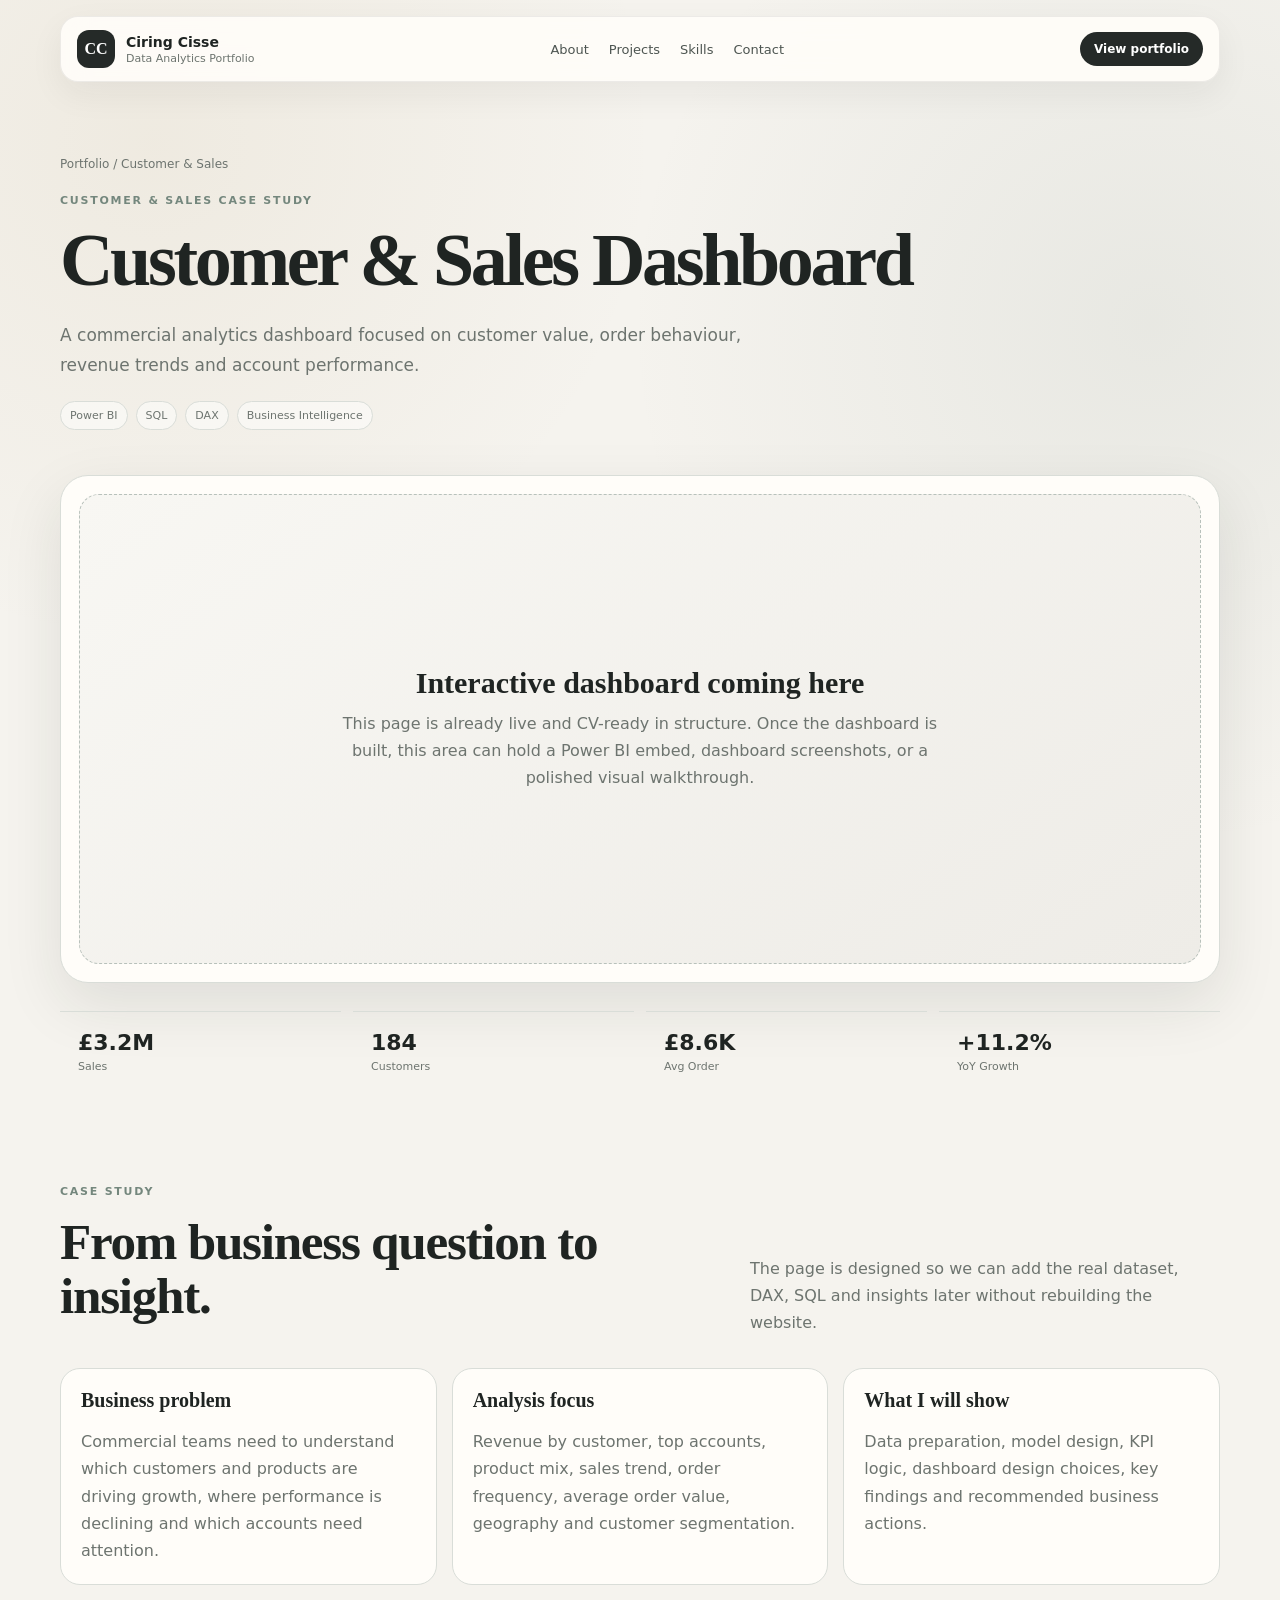
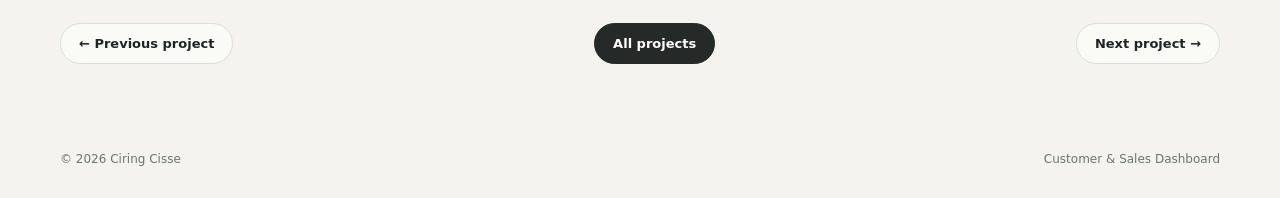
==== customers.html @ ef2ec5b0 "Add files via upload" ====
<!doctype html>
<html lang="en">
<head>
<meta charset="utf-8"><meta name="viewport" content="width=device-width,initial-scale=1">
<title>Customer & Sales Dashboard | Ciring Cisse</title>
<link rel="stylesheet" href="assets/styles.css">
</head>
<body>

<header class="site-header">
  <a class="brand" href="index.html">
    <span class="brand-mark">CC</span>
    <span class="brand-text"><strong>Ciring Cisse</strong><span>Data Analytics Portfolio</span></span>
  </a>
  <nav>
    <a href="index.html#about">About</a>
    <a href="index.html#projects">Projects</a>
    <a href="index.html#skills">Skills</a>
    <a href="index.html#contact">Contact</a>
  </nav>
  <a class="header-cta" href="index.html#projects">View portfolio</a>
</header>

<main>
<section class="case-hero wrap">
  <div class="breadcrumb"><a href="index.html">Portfolio</a> / Customer & Sales</div>
  <span class="eyebrow">Customer & Sales Case Study</span>
  <h1>Customer & Sales Dashboard</h1>
  <p class="lead">A commercial analytics dashboard focused on customer value, order behaviour, revenue trends and account performance.</p>
  <div class="case-meta"><span>Power BI</span><span>SQL</span><span>DAX</span><span>Business Intelligence</span></div>
</section>

<section class="wrap">
  <div class="dashboard-shell">
    <div class="dashboard-placeholder">
      <div>
        <strong>Interactive dashboard coming here</strong>
        <p>This page is already live and CV-ready in structure. Once the dashboard is built, this area can hold a Power BI embed, dashboard screenshots, or a polished visual walkthrough.</p>
      </div>
    </div>
  </div>
  <div class="metric-row"><div class="metric"><strong>£3.2M</strong><span>Sales</span></div><div class="metric"><strong>184</strong><span>Customers</span></div><div class="metric"><strong>£8.6K</strong><span>Avg Order</span></div><div class="metric"><strong>+11.2%</strong><span>YoY Growth</span></div></div>
</section>

<section class="section wrap">
  <div class="section-head">
    <div><span class="eyebrow">Case Study</span><h2>From business question to insight.</h2></div>
    <p>The page is designed so we can add the real dataset, DAX, SQL and insights later without rebuilding the website.</p>
  </div>
  <div class="case-grid">
    <article class="info-card">
      <h3>Business problem</h3>
      <p>Commercial teams need to understand which customers and products are driving growth, where performance is declining and which accounts need attention.</p>
    </article>
    <article class="info-card">
      <h3>Analysis focus</h3>
      <p>Revenue by customer, top accounts, product mix, sales trend, order frequency, average order value, geography and customer segmentation.</p>
    </article>
    <article class="info-card">
      <h3>What I will show</h3>
      <p>Data preparation, model design, KPI logic, dashboard design choices, key findings and recommended business actions.</p>
    </article>
  </div>
  <div class="nav-projects">
    <a class="btn secondary" href="finance.html">← Previous project</a>
    <a class="btn primary" href="index.html#projects">All projects</a>
    <a class="btn secondary" href="suppliers.html">Next project →</a>
  </div>
</section>
</main>
<footer><span>© <span data-year></span> Ciring Cisse</span><span>Customer & Sales Dashboard</span></footer>
<script src="assets/app.js"></script>
</body></html>
---- assets/styles.css ----
:root{
  --bg:#f5f3ee;
  --paper:#fffdf9;
  --ink:#1f2422;
  --muted:#6d746f;
  --line:#d9ddd8;
  --sage:#74877d;
  --sage-dark:#46564f;
  --gold:#b79d69;
  --stone:#e9e4dc;
  --charcoal:#252a28;
  --shadow:0 22px 60px rgba(31,36,34,.10);
}
*{box-sizing:border-box}
html{scroll-behavior:smooth}
body{
  margin:0;
  font-family:Inter,system-ui,-apple-system,BlinkMacSystemFont,"Segoe UI",sans-serif;
  background:
    radial-gradient(circle at 12% 8%, rgba(183,157,105,.10), transparent 25%),
    radial-gradient(circle at 90% 18%, rgba(116,135,125,.10), transparent 28%),
    var(--bg);
  color:var(--ink)
}
a{text-decoration:none;color:inherit}
.wrap{width:min(1160px,calc(100% - 38px));margin:0 auto}
.site-header{
  width:min(1160px,calc(100% - 38px));margin:16px auto 0;position:sticky;top:14px;z-index:20;
  display:flex;align-items:center;justify-content:space-between;gap:22px;
  padding:13px 16px;background:rgba(255,253,249,.9);backdrop-filter:blur(14px);
  border:1px solid rgba(31,36,34,.08);border-radius:18px;box-shadow:0 12px 34px rgba(31,36,34,.06)
}
.brand{display:flex;align-items:center;gap:11px}
.brand-mark{width:38px;height:38px;border-radius:12px;background:var(--charcoal);color:#fff;display:grid;place-items:center;font-family:Georgia,serif;font-weight:700}
.brand-text strong{display:block;font-size:14px}
.brand-text span{display:block;font-size:11px;color:var(--muted);margin-top:2px}
nav{display:flex;gap:20px;font-size:13px;color:#4d5551}
nav a:hover{color:var(--sage-dark)}
.header-cta{padding:10px 14px;border-radius:999px;background:var(--charcoal);color:white;font-size:12px;font-weight:700}
.hero{min-height:690px;display:grid;grid-template-columns:1.08fr .92fr;gap:65px;align-items:center;padding:80px 0 70px}
.eyebrow{display:inline-block;font-size:11px;font-weight:800;letter-spacing:.16em;text-transform:uppercase;color:var(--sage);margin-bottom:17px}
h1,h2,h3{margin-top:0}
h1{font-family:Georgia,"Times New Roman",serif;font-size:clamp(54px,7vw,86px);line-height:.99;letter-spacing:-.045em;margin-bottom:24px}
h1 em{font-style:italic;color:var(--sage-dark)}
h2{font-family:Georgia,"Times New Roman",serif;font-size:clamp(36px,4vw,58px);line-height:1.05;letter-spacing:-.025em;margin-bottom:14px}
h3{font-size:20px}
.lead,.body-copy,.project p,.detail-copy,.case-summary p{color:var(--muted);line-height:1.75}
.lead{font-size:17px;max-width:730px}
.button-row{display:flex;gap:11px;flex-wrap:wrap;margin-top:30px}
.btn{display:inline-flex;align-items:center;justify-content:center;padding:12px 18px;border-radius:999px;font-size:13px;font-weight:750;border:1px solid var(--line);transition:.2s}
.btn.primary{background:var(--charcoal);color:white;border-color:var(--charcoal)}
.btn.secondary{background:rgba(255,255,255,.58)}
.btn:hover{transform:translateY(-1px)}
.hero-stats{display:grid;grid-template-columns:repeat(3,1fr);gap:12px;margin-top:40px}
.hero-stats div{padding-top:14px;border-top:1px solid var(--line)}
.hero-stats strong{display:block;font-size:18px}
.hero-stats span{display:block;font-size:11px;color:var(--muted);margin-top:3px}
.preview{
  background:var(--paper);border:1px solid var(--line);border-radius:28px;padding:20px;box-shadow:var(--shadow)
}
.preview-top{display:flex;align-items:center;justify-content:space-between;margin-bottom:18px}
.status{font-size:11px;color:var(--sage-dark);padding:7px 9px;border-radius:999px;background:#eef2ef}
.kpi-grid{display:grid;grid-template-columns:repeat(3,1fr);gap:9px}
.kpi{background:#fbfaf7;border:1px solid var(--line);border-radius:15px;padding:14px}
.kpi span{font-size:10px;color:var(--muted)}
.kpi strong{display:block;font-size:19px;margin-top:5px}
.chart{height:210px;margin-top:17px;padding:18px;border:1px solid var(--line);border-radius:18px;background:linear-gradient(180deg,#fbfaf6,#efede7);display:flex;align-items:flex-end;gap:9px}
.chart span{flex:1;border-radius:7px 7px 2px 2px;background:linear-gradient(180deg,#9aa9a1,#596a62)}
.section{padding:88px 0}
.section-head{display:flex;justify-content:space-between;align-items:end;gap:28px;margin-bottom:32px}
.section-head p{max-width:470px;color:var(--muted);line-height:1.7;margin:0}
.about-grid{display:grid;grid-template-columns:.8fr 1.2fr;gap:70px;border-top:1px solid var(--line)}
.skills{display:flex;flex-wrap:wrap;gap:9px;margin-top:24px}
.skills span{padding:8px 11px;border:1px solid var(--line);background:rgba(255,255,255,.5);border-radius:999px;font-size:12px;color:#59625d}
.projects{display:grid;grid-template-columns:repeat(3,1fr);gap:16px}
.project{background:var(--paper);border:1px solid var(--line);border-radius:24px;padding:24px;min-height:350px;display:flex;flex-direction:column;transition:.25s}
.project:hover{transform:translateY(-4px);box-shadow:0 18px 44px rgba(31,36,34,.08)}
.project small{color:var(--gold);font-size:11px;font-weight:800;letter-spacing:.12em}
.project h3{font-family:Georgia,serif;font-size:29px;margin:20px 0 10px}
.tags{display:flex;flex-wrap:wrap;gap:7px;margin:12px 0 22px}
.tags span{font-size:10px;padding:6px 8px;border:1px solid var(--line);border-radius:999px;color:var(--muted)}
.project-link{margin-top:auto;font-size:13px;font-weight:800;color:var(--sage-dark)}
.contact{background:linear-gradient(145deg,#ece8e0,#e6ece8);border-radius:28px;padding:48px;display:flex;justify-content:space-between;gap:35px;align-items:end}
.contact p{color:var(--muted);max-width:620px;line-height:1.7}
footer{width:min(1160px,calc(100% - 38px));margin:0 auto;padding:0 0 32px;display:flex;justify-content:space-between;gap:20px;color:var(--muted);font-size:12px}

/* case study */
.case-hero{padding:75px 0 45px}
.case-hero h1{font-size:clamp(46px,6vw,74px);max-width:950px}
.breadcrumb{font-size:12px;color:var(--muted);margin-bottom:18px}
.case-meta{display:flex;flex-wrap:wrap;gap:8px;margin-top:20px}
.case-meta span{padding:7px 9px;border-radius:999px;border:1px solid var(--line);font-size:11px;color:var(--muted);background:rgba(255,255,255,.45)}
.dashboard-shell{background:var(--paper);border:1px solid var(--line);border-radius:28px;padding:18px;box-shadow:var(--shadow)}
.dashboard-placeholder{min-height:470px;border-radius:20px;border:1px dashed #b8c1bb;background:linear-gradient(145deg,#f8f7f3,#eeece7);display:grid;place-items:center;text-align:center;padding:30px}
.dashboard-placeholder strong{display:block;font-family:Georgia,serif;font-size:30px;margin-bottom:10px}
.dashboard-placeholder p{max-width:600px;color:var(--muted);line-height:1.7;margin:0 auto}
.case-grid{display:grid;grid-template-columns:repeat(3,1fr);gap:15px;margin-top:18px}
.info-card{background:var(--paper);border:1px solid var(--line);border-radius:20px;padding:20px}
.info-card h3{font-family:Georgia,serif;margin-bottom:9px}
.info-card p{color:var(--muted);line-height:1.7;margin-bottom:0}
.metric-row{display:grid;grid-template-columns:repeat(4,1fr);gap:12px;margin-top:28px}
.metric{padding:18px;border-top:1px solid var(--line)}
.metric strong{display:block;font-size:22px}
.metric span{font-size:11px;color:var(--muted)}
.nav-projects{display:flex;justify-content:space-between;gap:12px;margin-top:38px;flex-wrap:wrap}

@media(max-width:920px){
  nav{display:none}
  .hero{grid-template-columns:1fr}
  .about-grid{grid-template-columns:1fr;gap:20px}
  .projects,.case-grid{grid-template-columns:1fr 1fr}
  .section-head,.contact{align-items:flex-start;flex-direction:column}
  .metric-row{grid-template-columns:1fr 1fr}
}
@media(max-width:620px){
  .site-header{width:min(100% - 22px,1160px)}
  .header-cta{display:none}
  .wrap{width:min(100% - 28px,1160px)}
  .hero{padding-top:48px}
  h1{font-size:52px}
  .hero-stats,.kpi-grid,.projects,.case-grid,.metric-row{grid-template-columns:1fr}
  .section{padding:68px 0}
  .contact{padding:28px}
  footer{flex-direction:column}
}
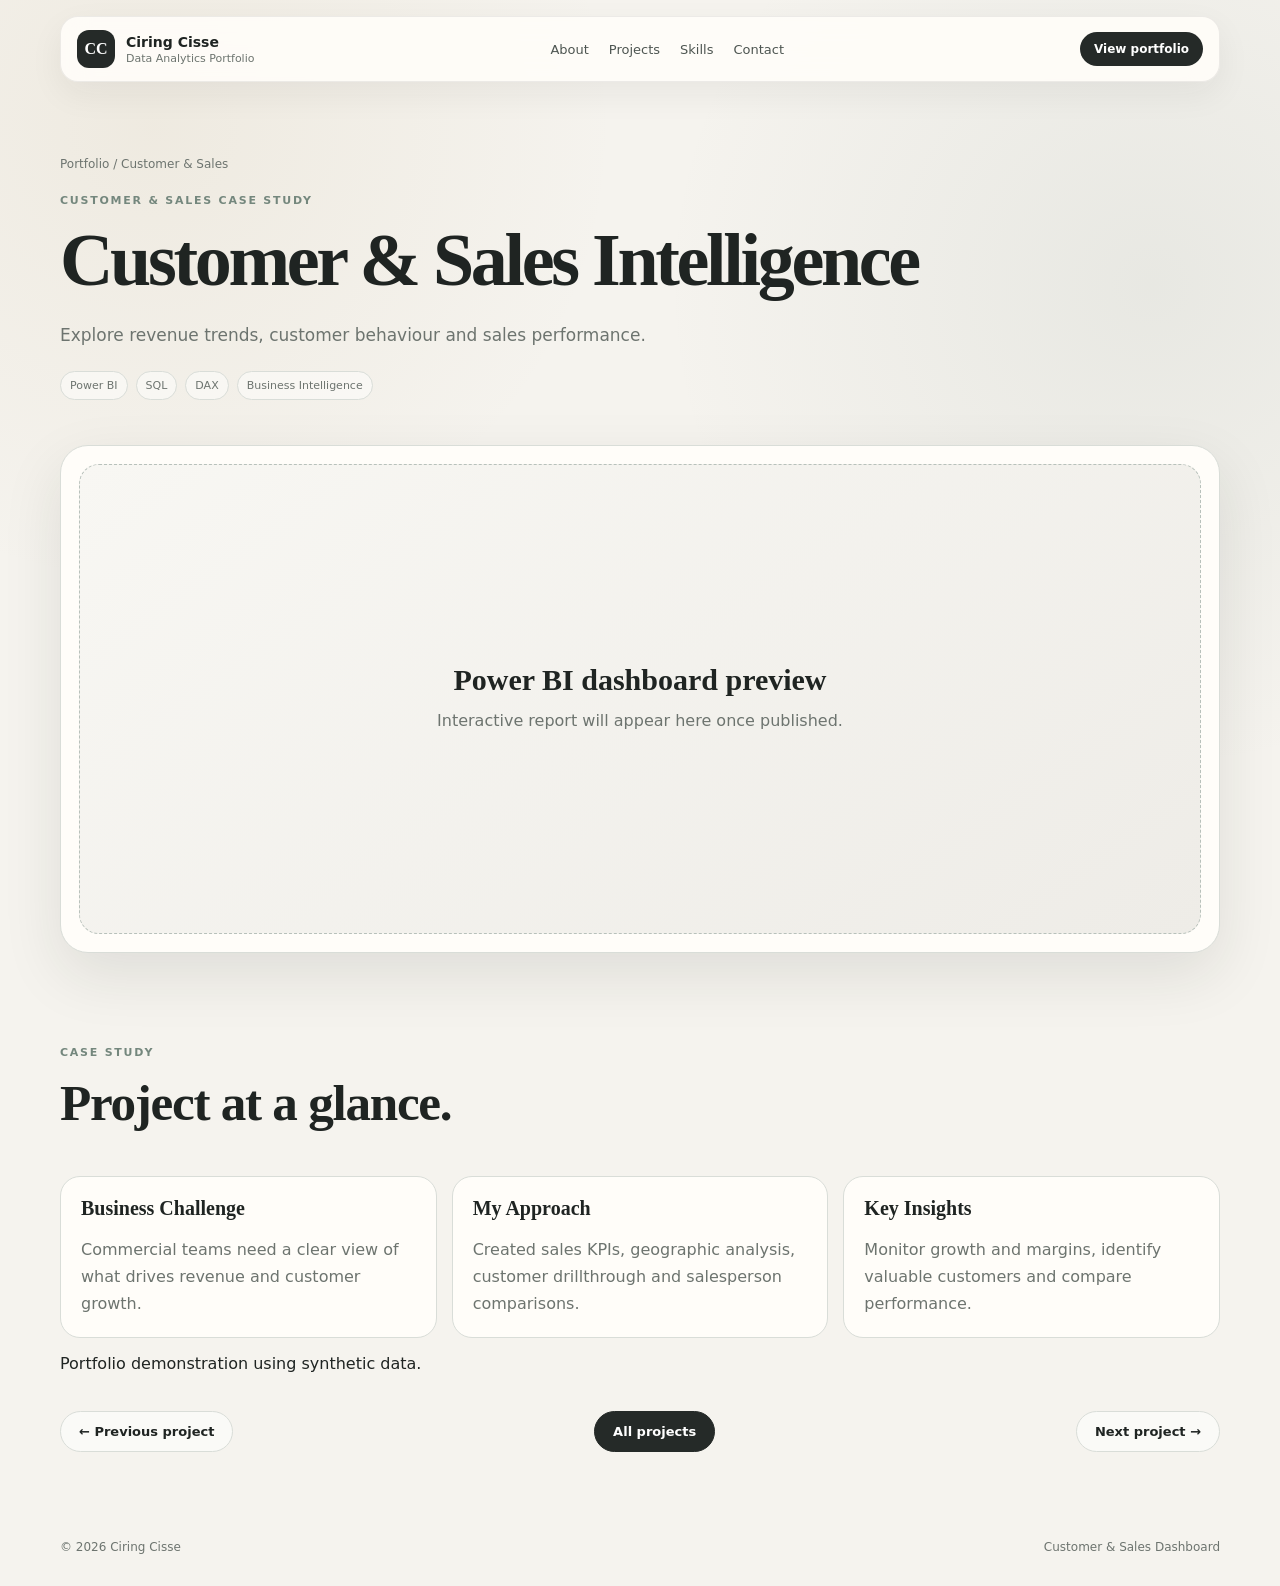
==== commit ab8de316: "Simplify portfolio copy and lighten backgrounds" ====
--- a/customers.html
+++ b/customers.html
@@ -25,8 +25,8 @@
 <section class="case-hero wrap">
   <div class="breadcrumb"><a href="index.html">Portfolio</a> / Customer & Sales</div>
   <span class="eyebrow">Customer & Sales Case Study</span>
-  <h1>Customer & Sales Dashboard</h1>
-  <p class="lead">A commercial analytics dashboard focused on customer value, order behaviour, revenue trends and account performance.</p>
+  <h1>Customer & Sales Intelligence</h1>
+  <p class="lead">Explore revenue trends, customer behaviour and sales performance.</p>
   <div class="case-meta"><span>Power BI</span><span>SQL</span><span>DAX</span><span>Business Intelligence</span></div>
 </section>
 
@@ -34,34 +34,26 @@
   <div class="dashboard-shell">
     <div class="dashboard-placeholder">
       <div>
-        <strong>Interactive dashboard coming here</strong>
-        <p>This page is already live and CV-ready in structure. Once the dashboard is built, this area can hold a Power BI embed, dashboard screenshots, or a polished visual walkthrough.</p>
+        <strong>Power BI dashboard preview</strong><p>Interactive report will appear here once published.</p>
       </div>
     </div>
   </div>
-  <div class="metric-row"><div class="metric"><strong>£3.2M</strong><span>Sales</span></div><div class="metric"><strong>184</strong><span>Customers</span></div><div class="metric"><strong>£8.6K</strong><span>Avg Order</span></div><div class="metric"><strong>+11.2%</strong><span>YoY Growth</span></div></div>
 </section>
 
 <section class="section wrap">
-  <div class="section-head">
-    <div><span class="eyebrow">Case Study</span><h2>From business question to insight.</h2></div>
-    <p>The page is designed so we can add the real dataset, DAX, SQL and insights later without rebuilding the website.</p>
-  </div>
+  <div class="section-head"><div><span class="eyebrow">Case Study</span><h2>Project at a glance.</h2></div></div>
   <div class="case-grid">
     <article class="info-card">
-      <h3>Business problem</h3>
-      <p>Commercial teams need to understand which customers and products are driving growth, where performance is declining and which accounts need attention.</p>
+      <h3>Business Challenge</h3><p>Commercial teams need a clear view of what drives revenue and customer growth.</p>
     </article>
     <article class="info-card">
-      <h3>Analysis focus</h3>
-      <p>Revenue by customer, top accounts, product mix, sales trend, order frequency, average order value, geography and customer segmentation.</p>
+      <h3>My Approach</h3><p>Created sales KPIs, geographic analysis, customer drillthrough and salesperson comparisons.</p>
     </article>
     <article class="info-card">
-      <h3>What I will show</h3>
-      <p>Data preparation, model design, KPI logic, dashboard design choices, key findings and recommended business actions.</p>
+      <h3>Key Insights</h3><p>Monitor growth and margins, identify valuable customers and compare performance.</p>
     </article>
   </div>
-  <div class="nav-projects">
+  <p class="data-note">Portfolio demonstration using synthetic data.</p><div class="nav-projects">
     <a class="btn secondary" href="finance.html">← Previous project</a>
     <a class="btn primary" href="index.html#projects">All projects</a>
     <a class="btn secondary" href="suppliers.html">Next project →</a>
